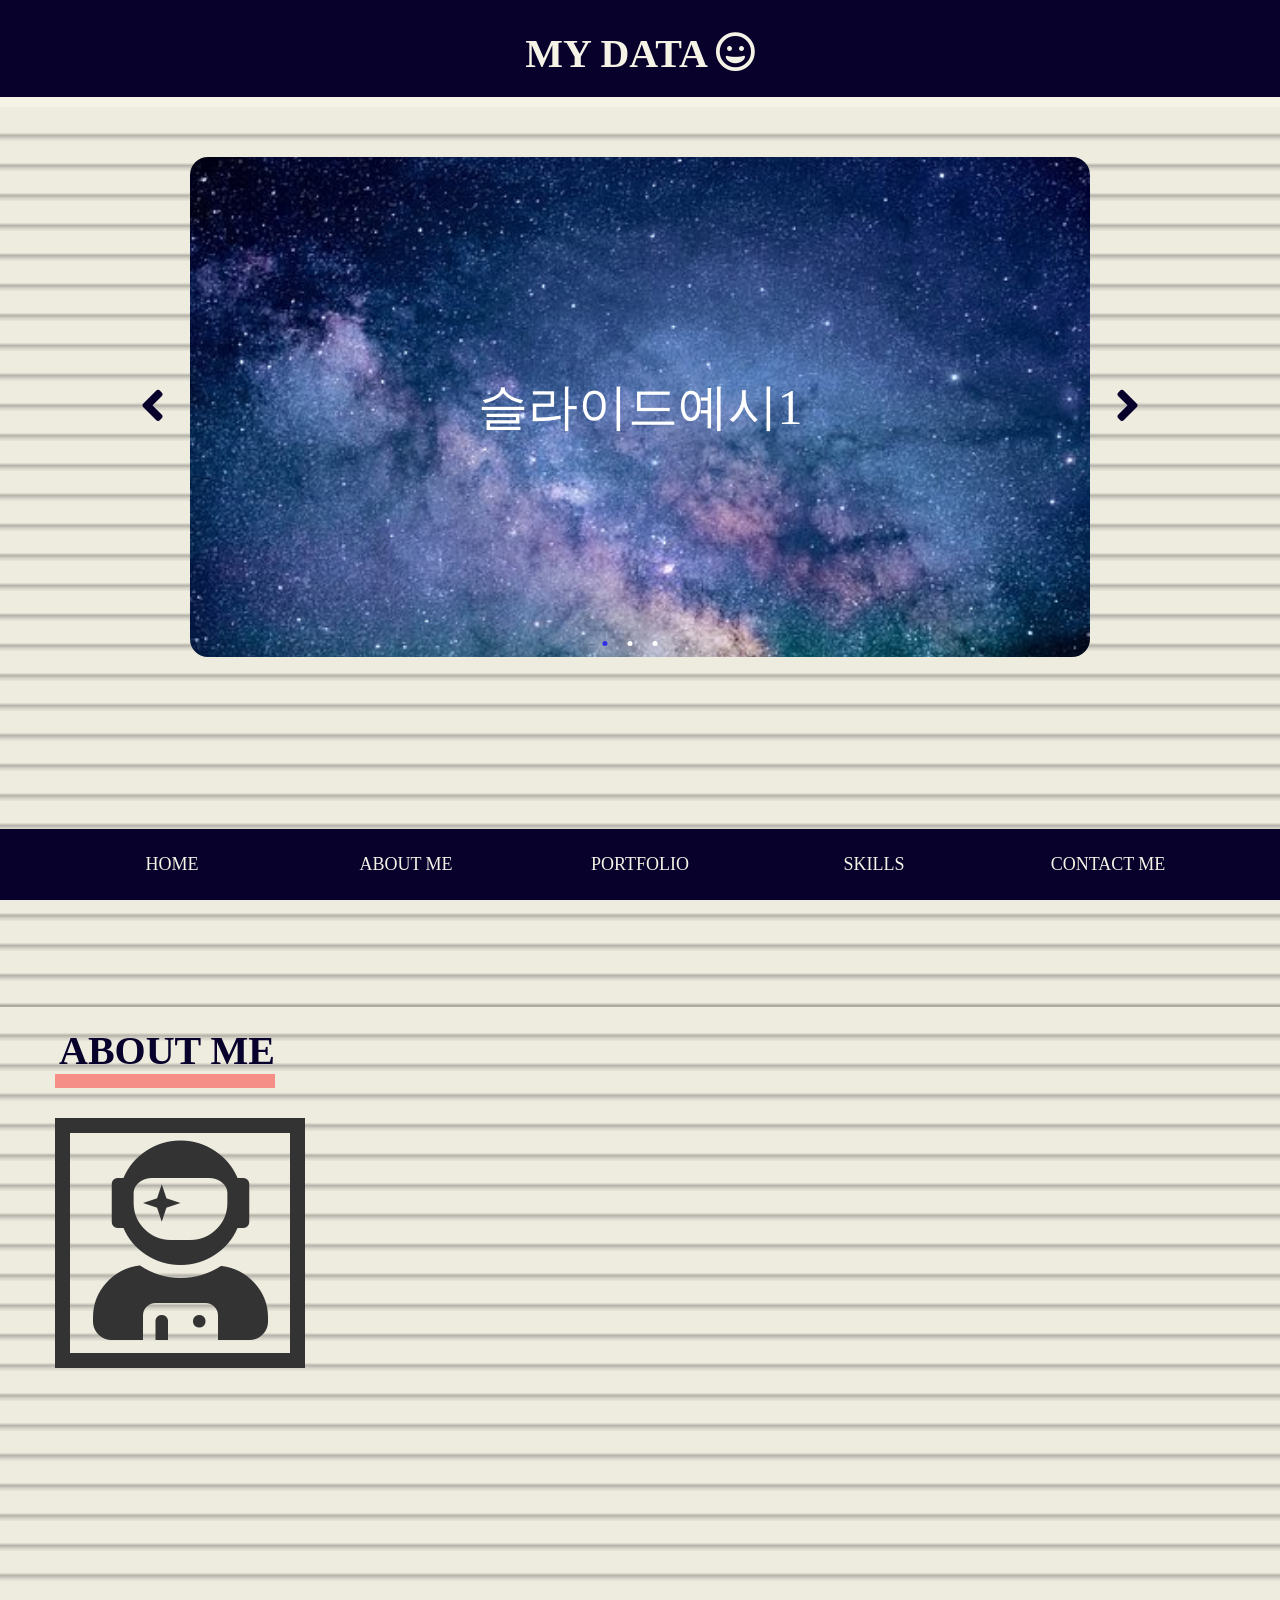
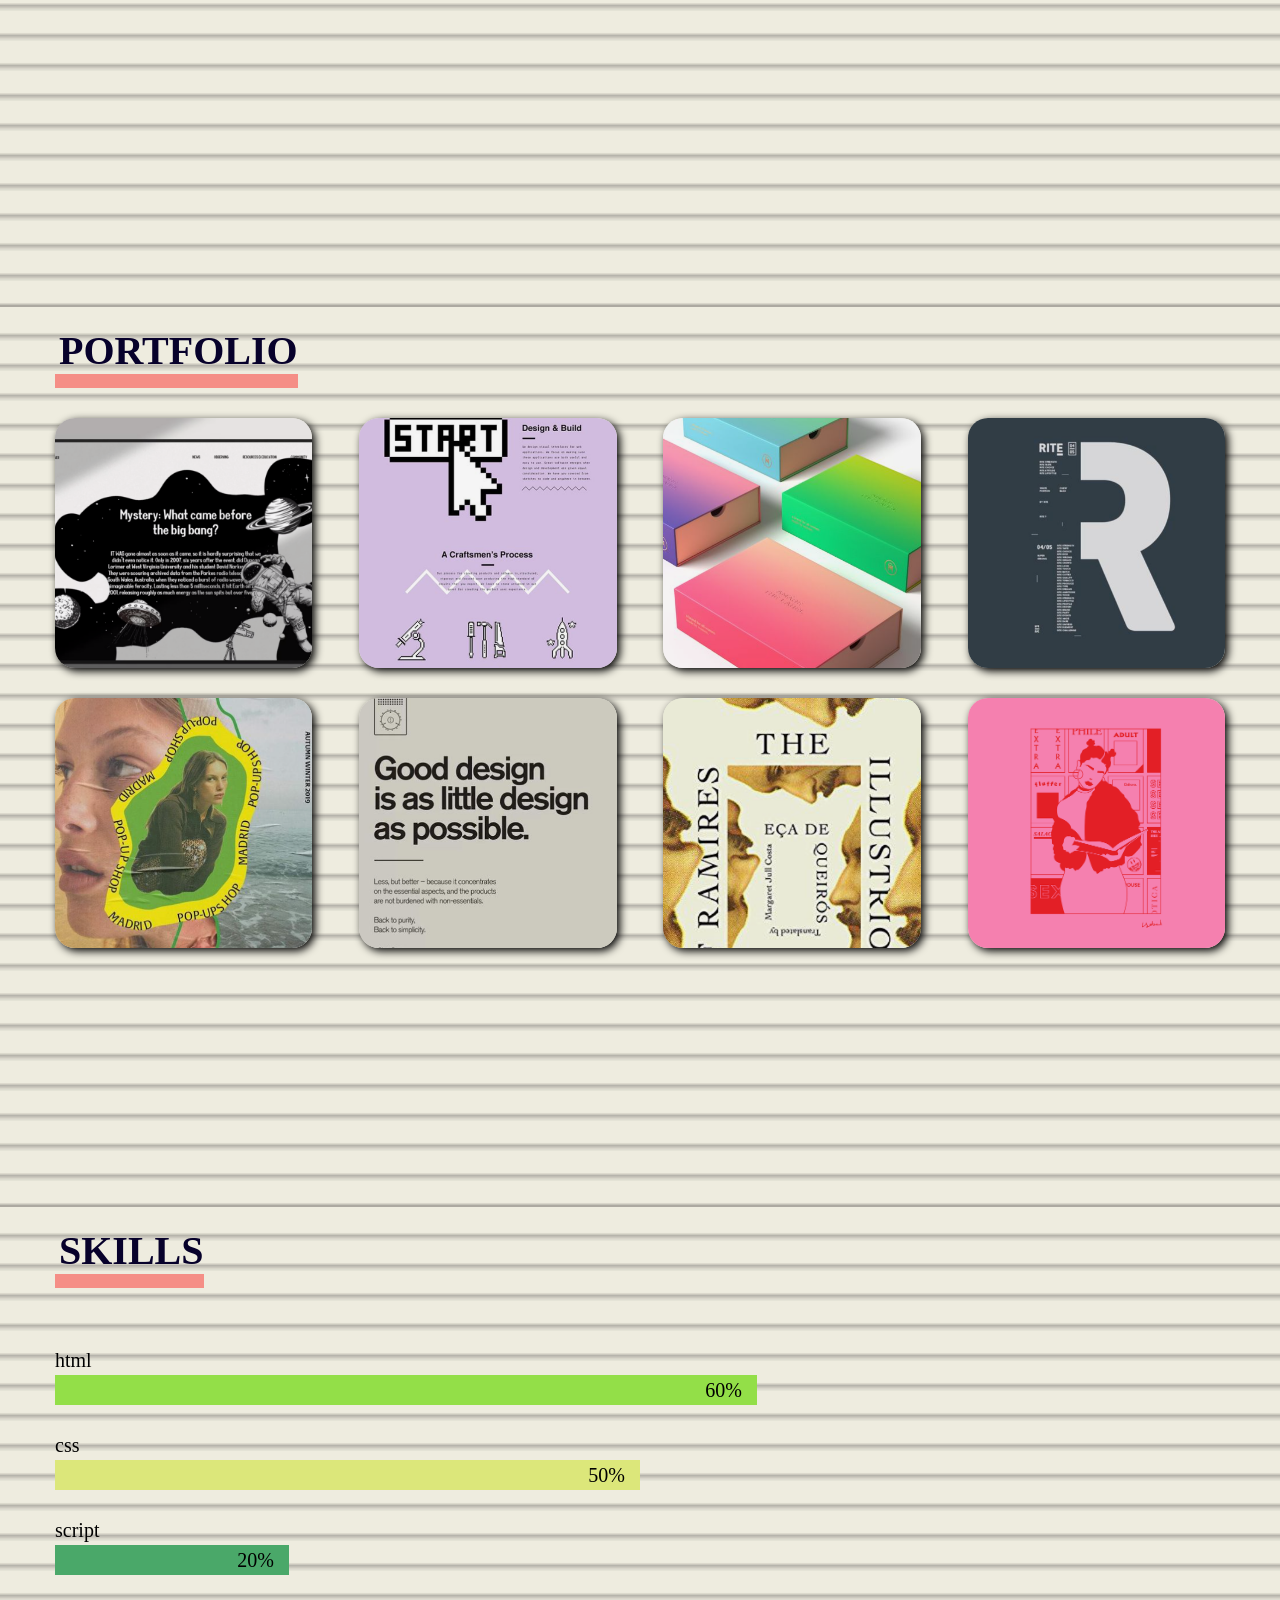
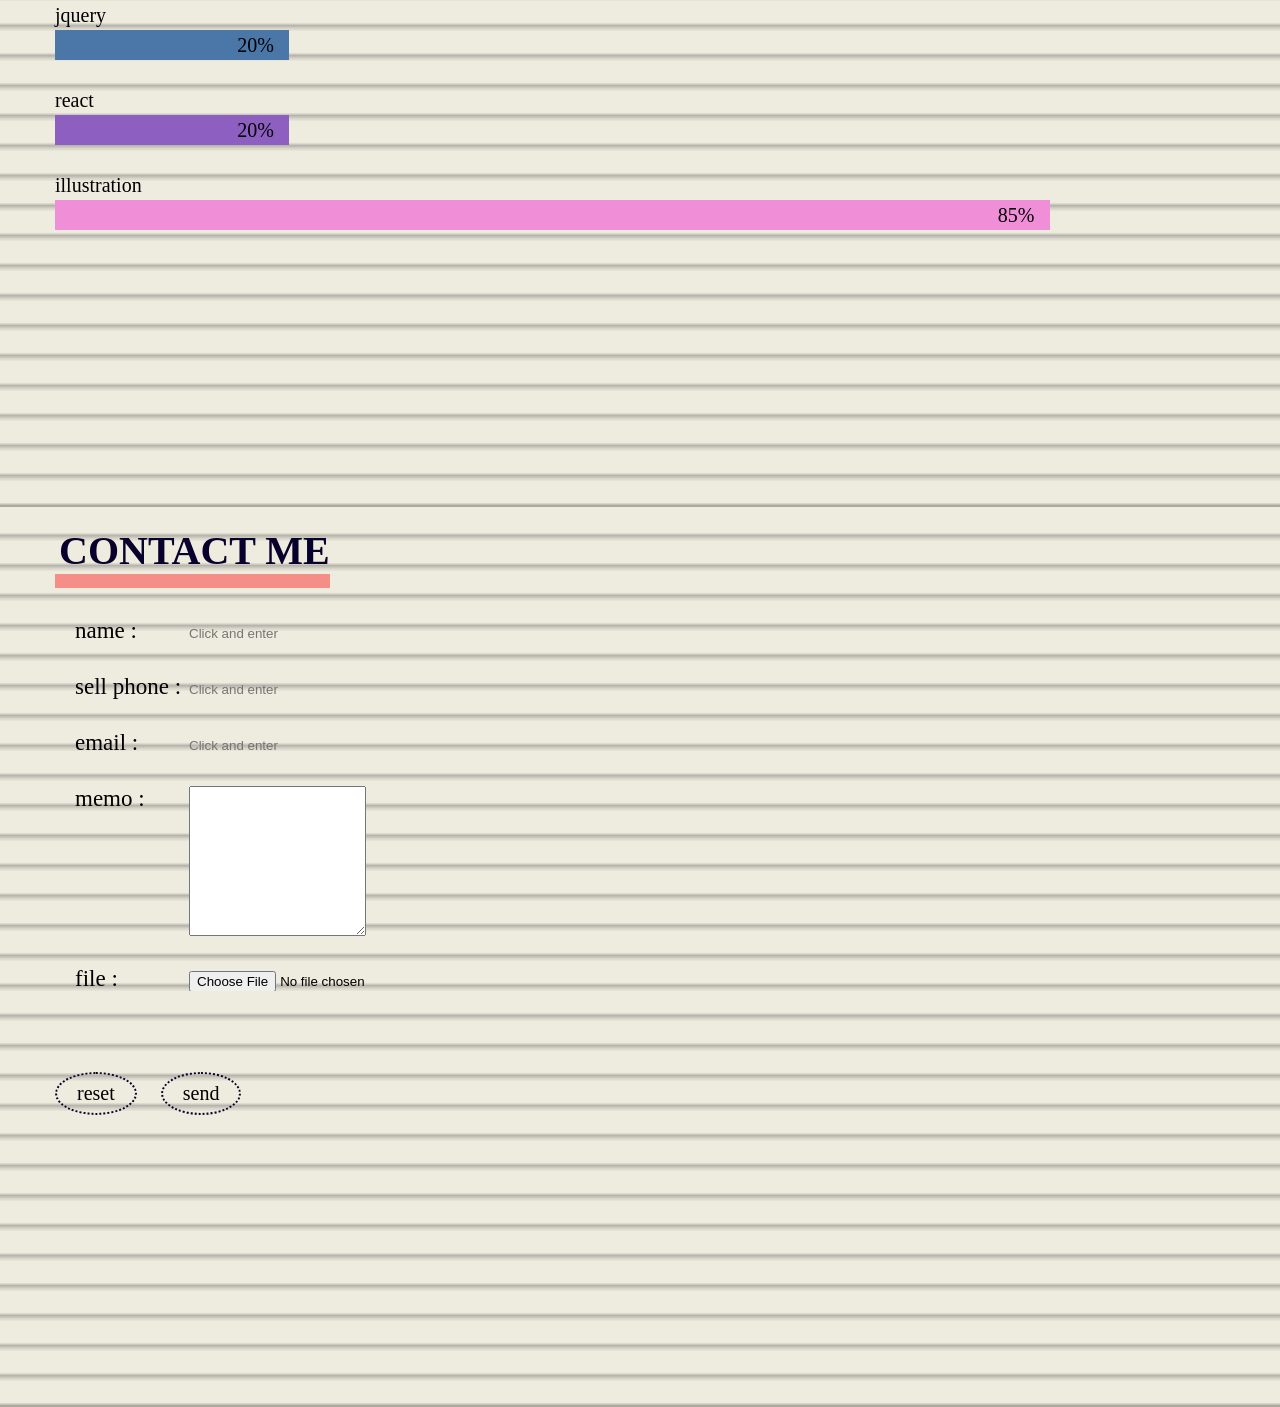
==== index.html @ 6e399569 "포트폴리오 1차 제출 (21.01.29)" ====
<!DOCTYPE html>
<html lang="ko">

<head>
    <meta charset="UTF-8">
    <meta name="viewport" content="width=device-width, initial-scale=1.0">
    <title>KIM JI HYE PORTFOLIO(RESUME)</title>
    <link rel="stylesheet" href="https://use.fontawesome.com/releases/v5.7.0/css/all.css">
    <link rel="stylesheet" href="css/reset.css">
    <link rel="stylesheet" href="css/slick.css">
    <link rel="stylesheet" href="css/animate.css">
    <link rel="stylesheet" href="css/index.css">
    <script src="js/jquery-1.12.4.min.js"></script>
    <script src="js/slick.min.js"></script>


</head>

<body>
    <div id="wrap">

        <header>

            <h1>MY DATA <i class="far fa-grin"></i></h1>
            <nav class="nav">
                <ul class="row cf">
                    <li><a href="#"><span>HOME</span>
                            <div class="navzoom">
                                <i class="fas fa-home"></i></div>
                        </a></li>

                    <li><a href="#aboutme"><span>ABOUT ME</span>
                            <div class="navzoom">
                                <i class="fas fa-user-circle"></i></div>
                        </a></li>

                    <li><a href="#PORTFOLIO"><span>PORTFOLIO</span>
                            <div class="navzoom">
                                <i class="fas fa-book"></i></div>
                        </a></li>

                    <li><a href="#skills"><span>SKILLS</span>
                            <div class="navzoom">
                                <i class="fas fa-pencil-alt"></i></div>
                        </a></li>

                    <li><a href="#contact"><span>CONTACT ME</spa>
                                <div class="navzoom">
                                    <i class="fas fa-mobile-alt"></i></div></a></li>

                </ul>
            </nav>

        </header>
        <div class="sectionbg">
            <section>
                <div class="section1">
         
                    
                    <div class="mainslide">
                        <div class="slide_group">
                            <div class=" slide1">
                                <div class="text"><p>슬라이드예시1</p></div>
                            </div>
                            <div class="slide2">
                                <div class="text"><p>슬라이드예시2</p></div>
                            </div>
                            <div class="slide3">
                                <div class="text"><p>슬라이드예시3</p></div>
                            </div>
    
                        </div>
                    </div>
                

                </div>
                <div class="section2" id="aboutme">
                    <div class="row">

                        <h2>ABOUT ME</h2>
                        <div class="me"><i class="fas fa-user-astronaut"></i></div>
                    </div>
                </div>

                <div class="section3" id="PORTFOLIO">
                    <div class="row">
                        <h2>PORTFOLIO</h2>
                        <ul class="pofol">
                            <li><a href="#none"></a></li>
                            <li><a href="#none"></a></li>
                            <li><a href="#none"></a></li>
                            <li><a href="#none"></a></li>
                            <li><a href="#none"></a></li>
                            <li><a href="#none"></a></li>
                            <li><a href="#none"></a></li>
                            <li><a href="#none"></a></li>
                        </ul>
                    </div>
                </div>

                <div class="section4" id="skills">
                    <div class="row">
                        <h2>SKILLS</h2>
                        <div class="skillcont">
                            <div class="html">
                                <p>html</p>
                                <div class="score">
                                    <div class="myscore"><span>60%</span></div>
                                </div>
                            </div>

                            <div class="css">
                                <p>css</p>
                                <div class="score">
                                    <div class="myscore"><span>50%</span></div>
                                </div>
                            </div>

                            <div class="script">
                                <p>script</p>
                                <div class="score">
                                    <div class="myscore"><span>20%</span></div>
                                </div>
                            </div>

                            <div class="jquery">
                                <p>jquery</p>
                                <div class="score">
                                    <div class="myscore"><span>20%</span></div>
                                </div>
                            </div>

                            <div class="react">
                                <p>react</p>
                                <div class="score">
                                    <div class="myscore"><span>20%</span></div>
                                </div>

                            </div>

                            <div class="illustration">
                                <p>illustration</p>
                                <div class="score">
                                    <div class="myscore"><span>85%</span></div>
                                </div>
                            </div>



                        </div>
                    </div>
                </div>

                <div class="section5" id="contact">
                    <div class="row">
                        <h2>CONTACT ME</h2>
                        <form action="#none" method="post">
                            <p>
                                <label for="name">name :</label>
                                <input type="text" id="name" placeholder="Click and enter">
                            </p>
                            <p>
                                <label for="sellphone">sell phone :</label>
                                <input type="text" id="sellphone" placeholder="Click and enter">

                            </p>
                            <p>
                                <label for="email">email :</label>
                                <input type="text" id="email" placeholder="Click and enter">
                            </p>
                            <p>
                                <label for="memo">memo :</label>
                                <textarea id="memo"></textarea>
                            </p>
                            <p>
                                <label for="file">file :</label>
                                <input type="file" id="file">
                            </p>
                            <p>
                                <button type="reset">reset</button>
                                <button type="submit">send</button>
                            </p>
                        </form>
                    </div>
                </div>
            </section>
        </div>
        <footer></footer>

    </div>



    <script>
        $(".section1 .slide_group").slick({
          autoplay: true, // 자동재생
          autoplaySpeed: 3000, // 간격시간
          dots: true, // 동그라미버튼
          pauseOnFocus: false, // 동그라미번호버튼 클릭시 자동실행 멈춤여부
          prevArrow: '<button class="prev"><i class="fas fa-angle-left"></i></button>',
          nextArrow: '<button class="next"><i class="fas fa-angle-right"></i></button>',
        })
    </script>



</body>

</html>
---- css/index.css ----
@charset "utf-8";
@import url('https://fonts.googleapis.com/css2?family=Rubik+Mono+One&display=swap');
@import url('https://fonts.googleapis.com/css2?family=Rubik+Mono+One&family=Schoolbell&display=swap');

.row { max-width:1170px; 
    margin:0 auto
}
/* {font-family: 'Rubik Mono One', sans-serif;} */
body {font-family: 'Schoolbell', cursive;}

header h1
{ font-size: 40px; background: #07012b; color: #f5f2e6;
text-align: center; padding: 30px 0px 20px; border-bottom:10px solid #f5f2e6 ;}


header .nav {position: fixed; bottom: 0; left: 0; right: 0; background:  #07012b;  z-index: 999;}
header .nav li {float: left; padding: 25px 15px; width: 20%; text-align: center;
color: #f5f2e6;
font-size: 18px;
height: 100x; position: relative;}

/* header .nav i {opacity: 0;transition: all 0.4s;}
header .nav li:hover i  {opacity: 1; transition: all 0.4s;}
header .nav li:hover  span {opacity: 0;transition: all 0.4s;} */
header .nav .navzoom {display: none;}

header .nav li:hover .navzoom {display: inline-block;}





/* 공통클레스 */
.sectionbg  {background:#eeecdf ;}

.section1 {height: 100vh;}
.section1,
.section2,
.section3,
.section4,
.section5{background: url(../img/line.png) no-repeat ; 
    background-size: cover;
     
    height: 100vh;}
h2 {font-size: 40px; display: inline-block;border-bottom: 14px solid rgba(255, 0, 0, 0.4);
padding-left: 4px; margin-bottom: 30px; margin-top: 20px;  color: #07012b;}
/* line-height: -1.5;}   */

h2:nth-child(2) {width: 170px;} 

h2:nth-child(4) {width: 160px;}  
h2:nth-child(5) {width: 235px; }  



/* home구역 */ 
.mainslide  {max-width:900px;   margin:auto;  padding-top: 50px;}
.slide_group {}
.section1 .slide_group .slide1 { background:url(../img/slide1.jpg) no-repeat center;
    background-size: cover;  height: 500px; border-radius: 18px; position: relative; }
.section1 .slide_group .slide2 { background:url(../img/slide2.jpg) no-repeat center;
        background-size: cover;  height: 500px;   border-radius: 18px; position: relative; }
.section1 .slide_group .slide3 { background:url(../img/slide3.jpg) no-repeat center;
    background-size: cover; height: 500px;  border-radius: 18px;  position: relative; }


    .slide_group .text {position: absolute; top: 50%; left: 50%; transform: translate(-50%,-50%);
    font-size: 50px; color: #fff;}

.slide_group {position: relative;}
.slide_group .slick-arrow {position: absolute; top: 50%; transform: translateY(-50%);
font-size: 50px; background: none; color:#07012b; z-index: 9999;}
.slide_group .prev{left: -50px;}
.slide_group .next{right: -50px;}
.slide_group .slick-dots {
    position: absolute; bottom: 0; left: 50%; transform: translate(-50%);}
.slide_group .slick-dots li { float: left; margin-right: 20px;  }
.slide_group .slick-dots li button {color: transparent; 
    background: #fff; border-radius: 50%; width: 5px; height: 5px;}
.slide_group .slick-dots li.slick-active button 
{background: rgb(49, 46, 228);}


     



/* 어바웃미 구역 */
.section2 .me {font-size: 200px; width: 250px; height: 250px; border: 15px solid #333; text-align: center; 
color: #333;}









/* 포트폴리오 구역 */
/* #PORTFOLIO ul li {background: url(../img/EyeOnDesign_20170830_Magazine-Erotica-08-2.png);
width: 200px; z-index: 999;} */
#PORTFOLIO ul  {position: relative;} 
#PORTFOLIO ul li {width: 22%; height: 250px; float: left; margin-right: 4%;
    margin-bottom: 30px;   border-radius: 20px; box-shadow: 3px 3px 8px } 
#PORTFOLIO ul li:hover {animation: pulse 0.5s both;}
#PORTFOLIO ul li:nth-child(1) {background: url(../img/pofol1.png) no-repeat center;
    background-size: cover;}
    #PORTFOLIO ul li:nth-child(2) {background: url(../img/pofol2.png) no-repeat center;
        background-size: cover;}
    #PORTFOLIO ul li:nth-child(3) {background: url(../img/pofol3.png) no-repeat center;
    background-size: cover;}
    #PORTFOLIO ul li:nth-child(4) {background: url(../img/pofol4.png) no-repeat center;
        background-size: cover;  margin-right: 0;}
        #PORTFOLIO ul li:nth-child(5) {background: url(../img/pofol15.png) no-repeat center;
            background-size: cover;}
        #PORTFOLIO ul li:nth-child(6) {background: url(../img/pofol16.png) no-repeat center;
    background-size: cover;}
    #PORTFOLIO ul li:nth-child(7) {background: url(../img/pofol7.png) no-repeat center;
        background-size: cover;}
        #PORTFOLIO ul li:nth-child(8) {background: url(../img/pofol8.png) no-repeat center;
            background-size: cover;    margin-right: 0;}
          
        
    









/* skills 구역 */



#skills h2 >div {width: 500px; position: relative;}
.skillcont > div {font-size: 20px; margin-bottom: 25px; line-height: 1.5;}
/* #skills .score {position: absolute; left: 0; top: 50%;
transform: translate(-50%); width: 500px;} */
#skills .myscore {text-align: right; padding-right: 15px;}
#skills .html .myscore {width: 0; background: rgb(147, 223, 72);
 animation:htmlani 0.6s both ; }

 #skills .skillcont {margin-top: 27px;}

#skills .css .myscore {width: 50%; background: rgb(220, 231, 122);
animation: cssani 0.6s both 0.3s;}
#skills .script .myscore {width: 20%; background: rgb(74, 168, 105);
animation: scriptani 0.6s both 0.6s;}
#skills .jquery .myscore {width: 20%; background: rgb(74, 118, 168);
animation: jqueryani 0.6s both 0.9s;}
#skills .react .myscore {width: 20%; background: rgb(140, 95, 192);
animation: reactani 0.6s both 1.2s;}
#skills .illustration .myscore {width: 85%; background: rgb(241, 142, 216);
animation: illustrationani 0.6s both 1.5s;}

@keyframes htmlani {0%{width: 0%; opacity: 0;}
                    100%{width: 60%; opacity: 1;}}
@keyframes cssani {0%{width: 0%; opacity: 0;}
                    100%{width: 50%; opacity: 1;}}
@keyframes scriptani {0%{width: 0%; opacity: 0;}
                    100%{width: 20%; opacity: 1;}}    
@keyframes jqueryani {0%{width: 0%; opacity: 0;}
                    100%{width: 20%; opacity: 1;}}                                   
@keyframes reactani {0%{width: 0%; opacity: 0;}
                    100%{width: 20%; opacity: 1;}}
@keyframes illustrationani {0%{width: 0%; opacity: 0;}
                    100%{width: 85%; opacity: 1;}}                      







/* contact me 구역 */
.section5 h2 
.section5 form { margin: 50px auto 0;
width: 75%; background: #f5f2e6; }
.section5 form label {width: 130px;
    display: inline-block; font-size: 23px; padding-left: 20px;}
    
.section5 form input { height: 20px; background: transparent; width: 200px;}
.section5 form p {padding-bottom: 30px;}
.section5 form #memo {
    height: 150px; vertical-align: top;}
.section5 button {padding: 8px 20px; font-size: 20px; font-family: 'Schoolbell', cursive;
border-radius: 50%; background: transparent; border: 2px dotted   #07012b; margin-top: 50px; margin-right: 20px; } 
.section5 button:hover {background: rgb(243, 197, 112);}
.section5 button[type=reset]:hover {background: rgb(241, 130, 115);}
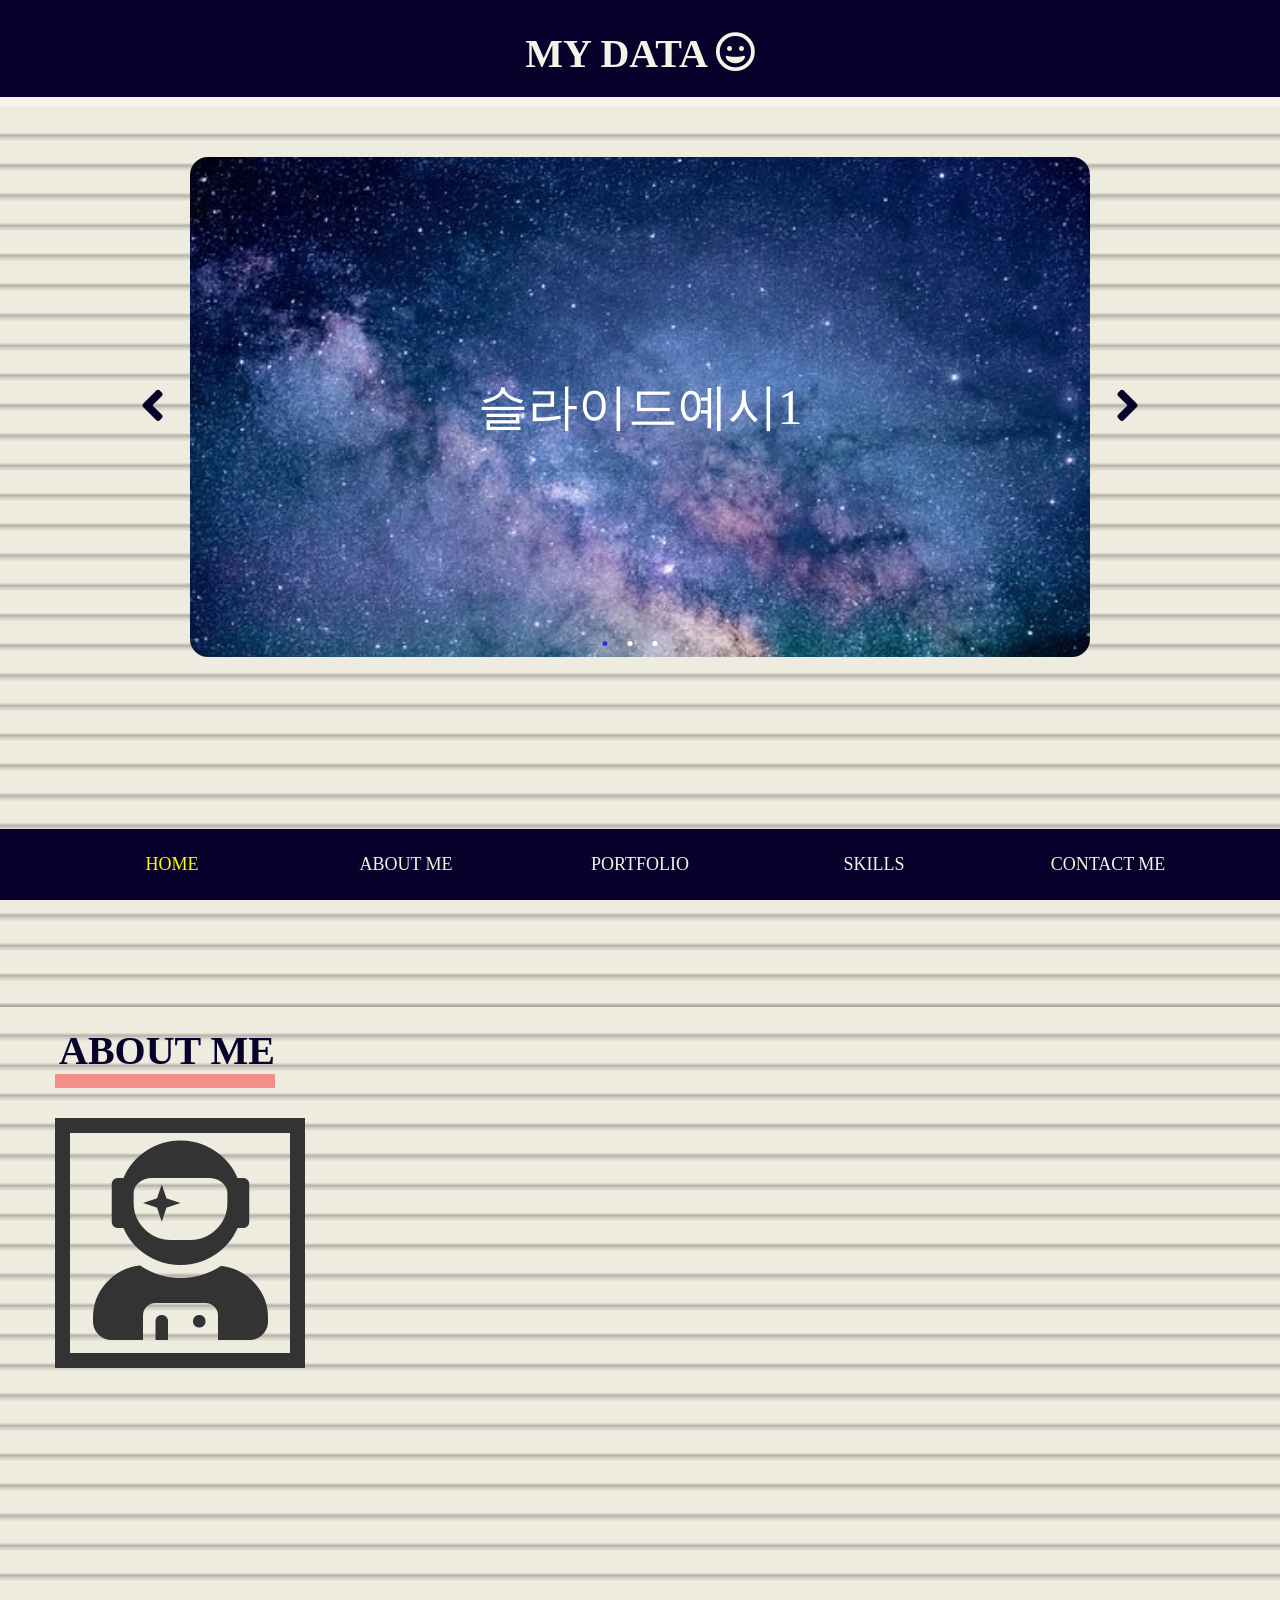
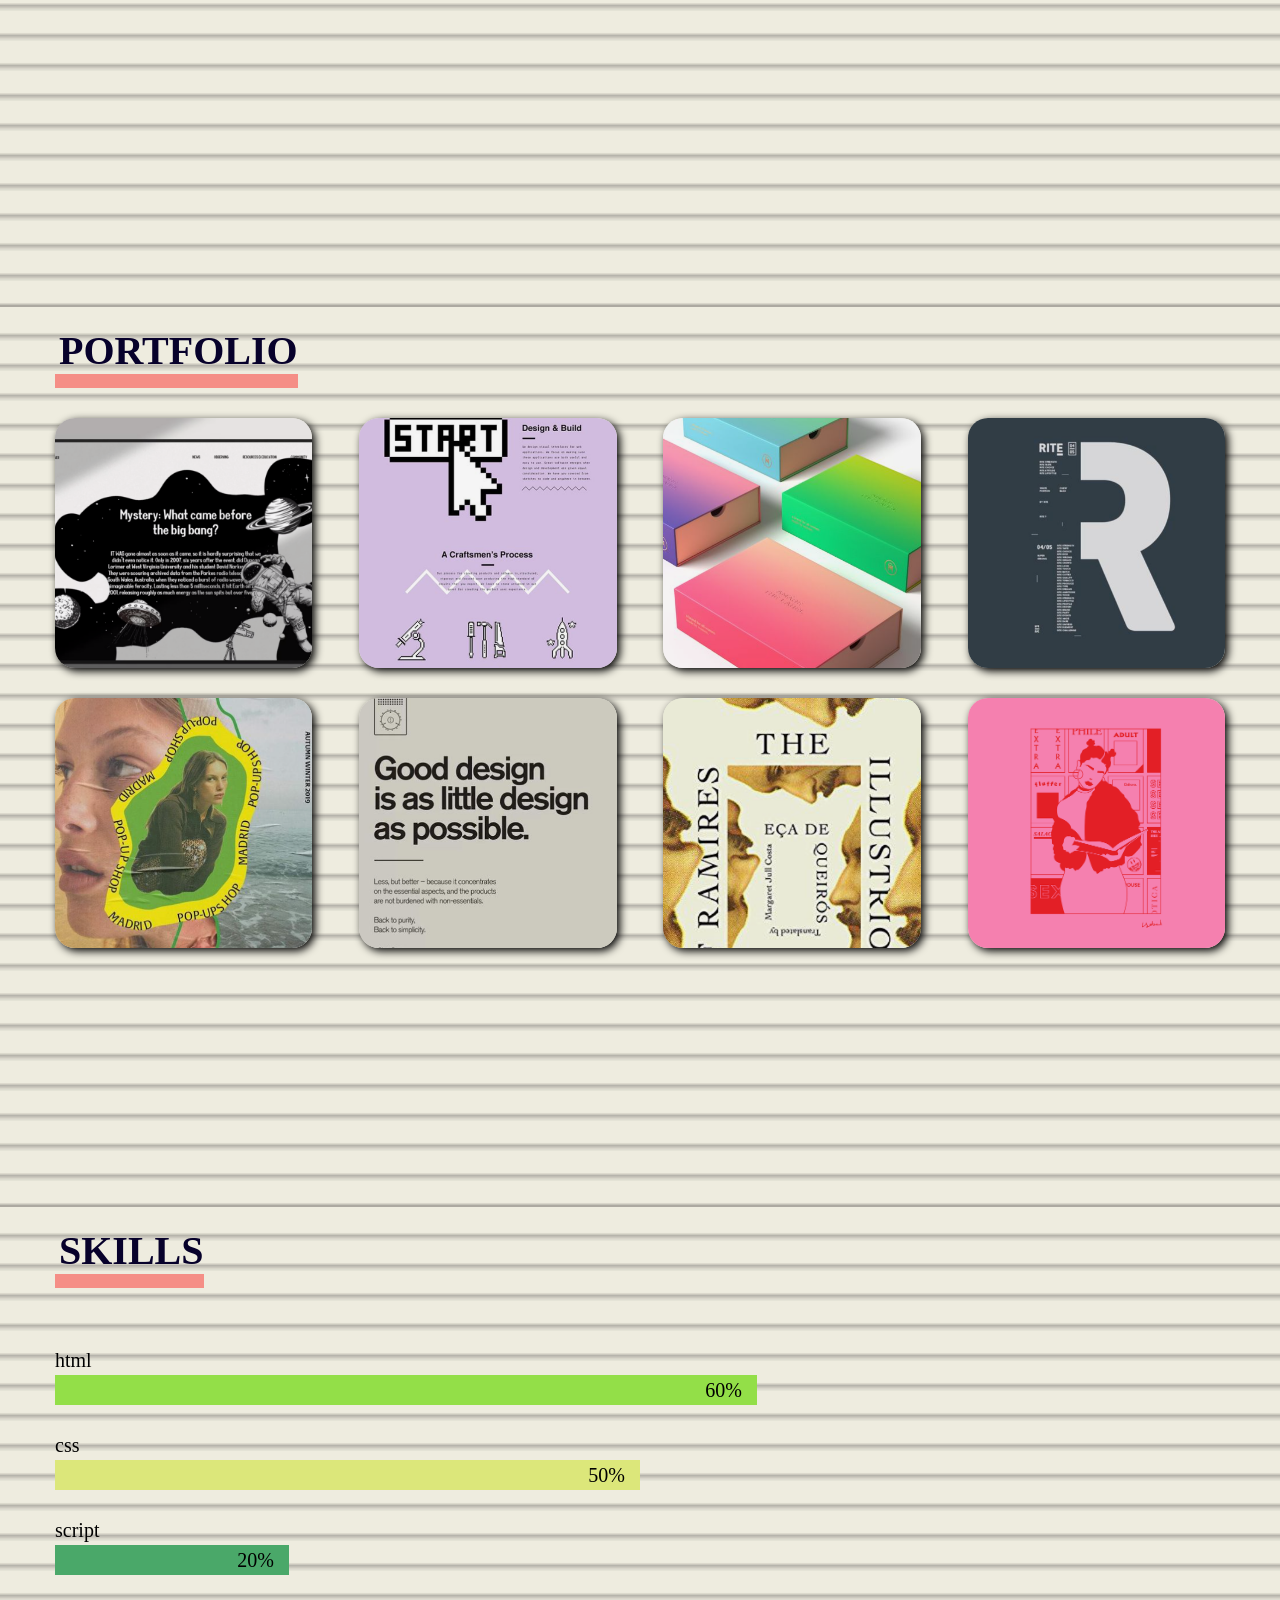
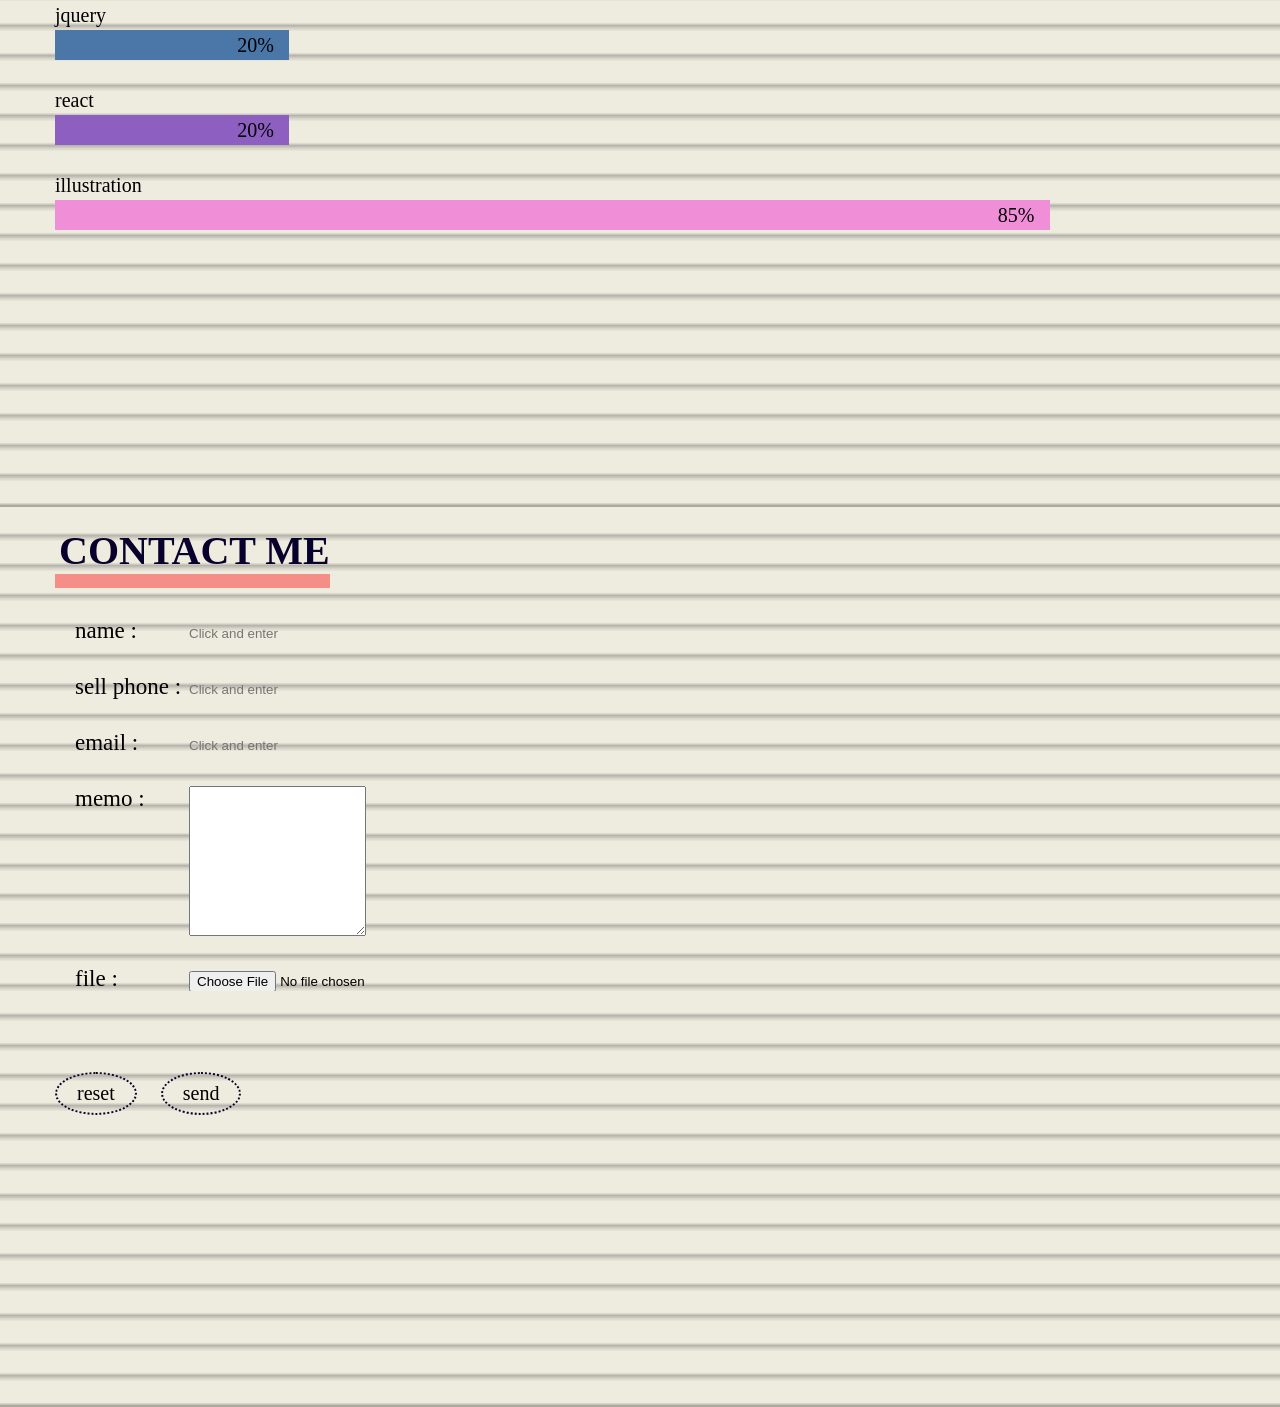
==== commit cf526061: "ver,0201" ====
--- a/index.html
+++ b/index.html
@@ -22,9 +22,9 @@
         <header>
 
             <h1>MY DATA <i class="far fa-grin"></i></h1>
-            <nav class="nav">
+            <nav class="nav depth1">
                 <ul class="row cf">
-                    <li><a href="#"><span>HOME</span>
+                    <li class="on"><a href="#"><span>HOME</span>
                             <div class="navzoom">
                                 <i class="fas fa-home"></i></div>
                         </a></li>
@@ -191,16 +191,8 @@
 
 
 
-    <script>
-        $(".section1 .slide_group").slick({
-          autoplay: true, // 자동재생
-          autoplaySpeed: 3000, // 간격시간
-          dots: true, // 동그라미버튼
-          pauseOnFocus: false, // 동그라미번호버튼 클릭시 자동실행 멈춤여부
-          prevArrow: '<button class="prev"><i class="fas fa-angle-left"></i></button>',
-          nextArrow: '<button class="next"><i class="fas fa-angle-right"></i></button>',
-        })
-    </script>
+    
+    <script src="js/index.js"></script>
 
 
 
--- a/css/index.css
+++ b/css/index.css
@@ -18,6 +18,8 @@
 color: #f5f2e6;
 font-size: 18px;
 height: 100x; position: relative;}
+header .nav li.on {color: rgb(255, 251, 0);}
+
 
 /* header .nav i {opacity: 0;transition: all 0.4s;}
 header .nav li:hover i  {opacity: 1; transition: all 0.4s;}
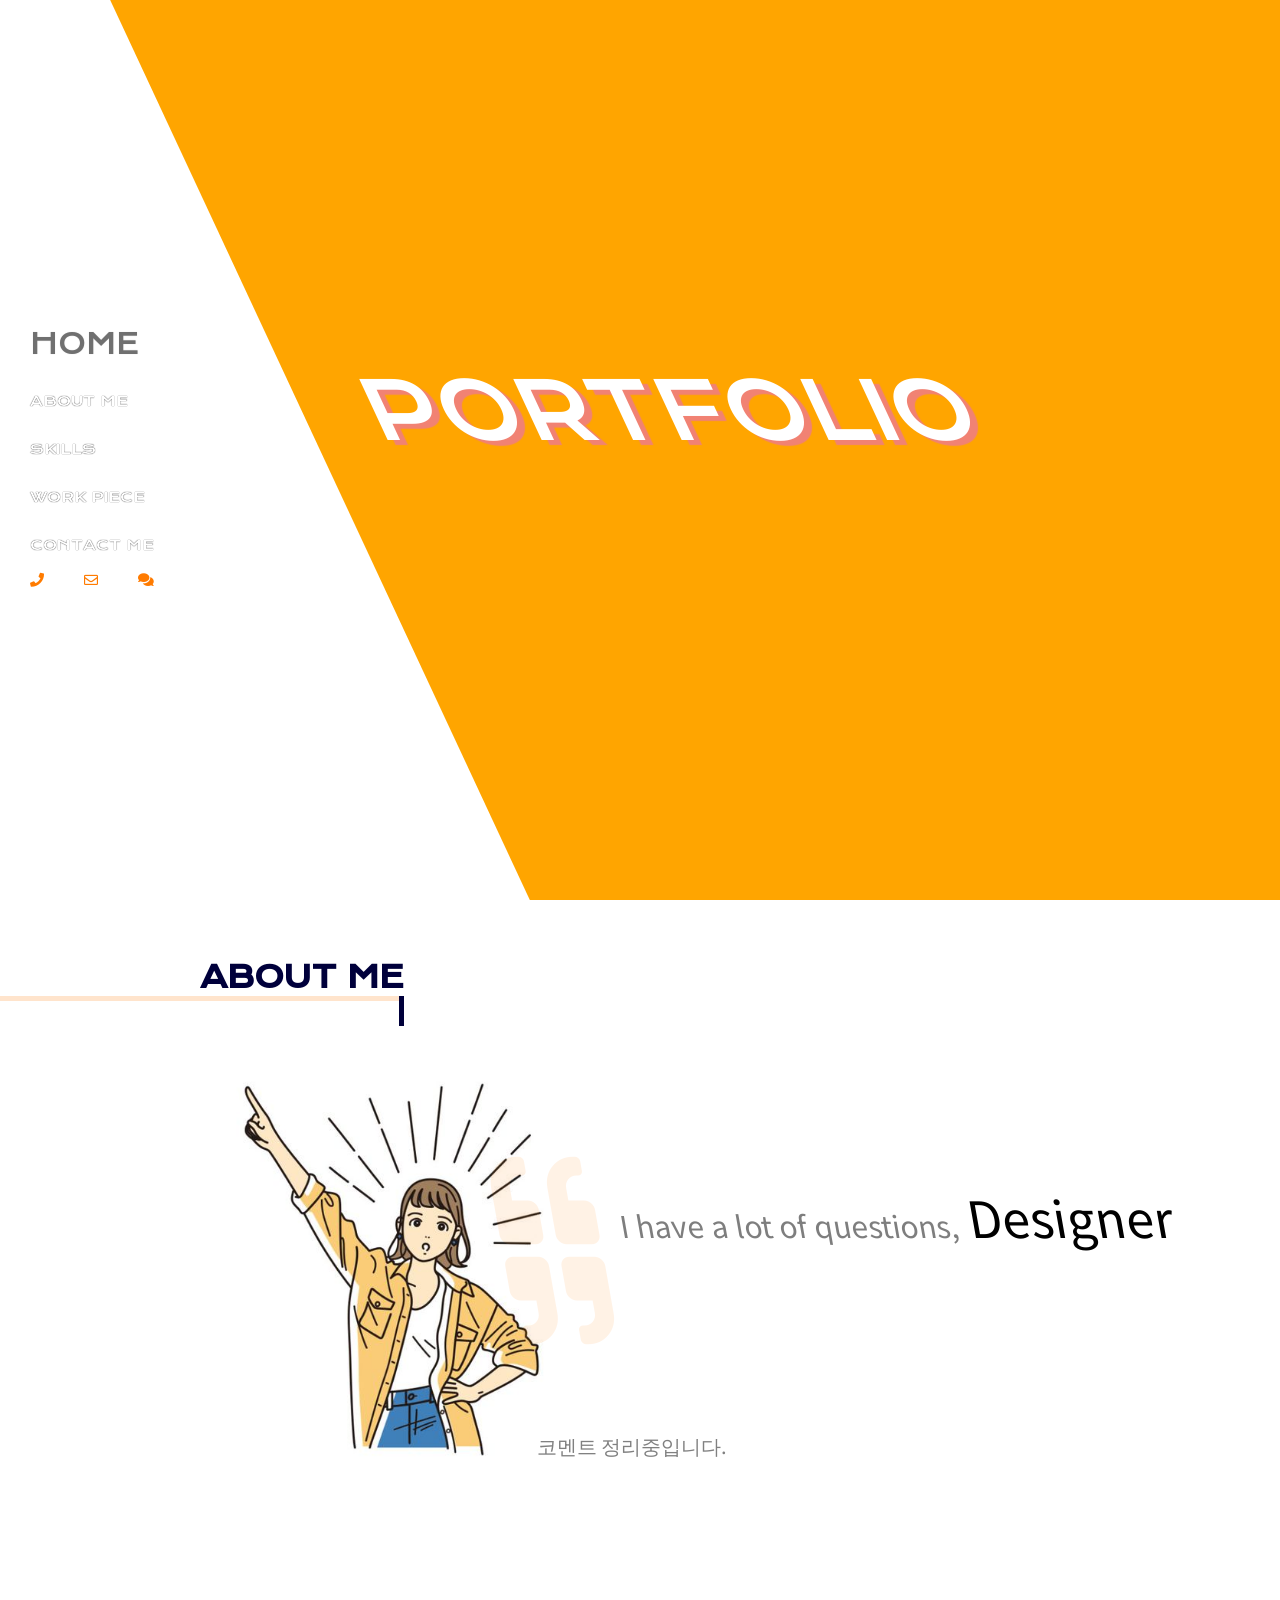
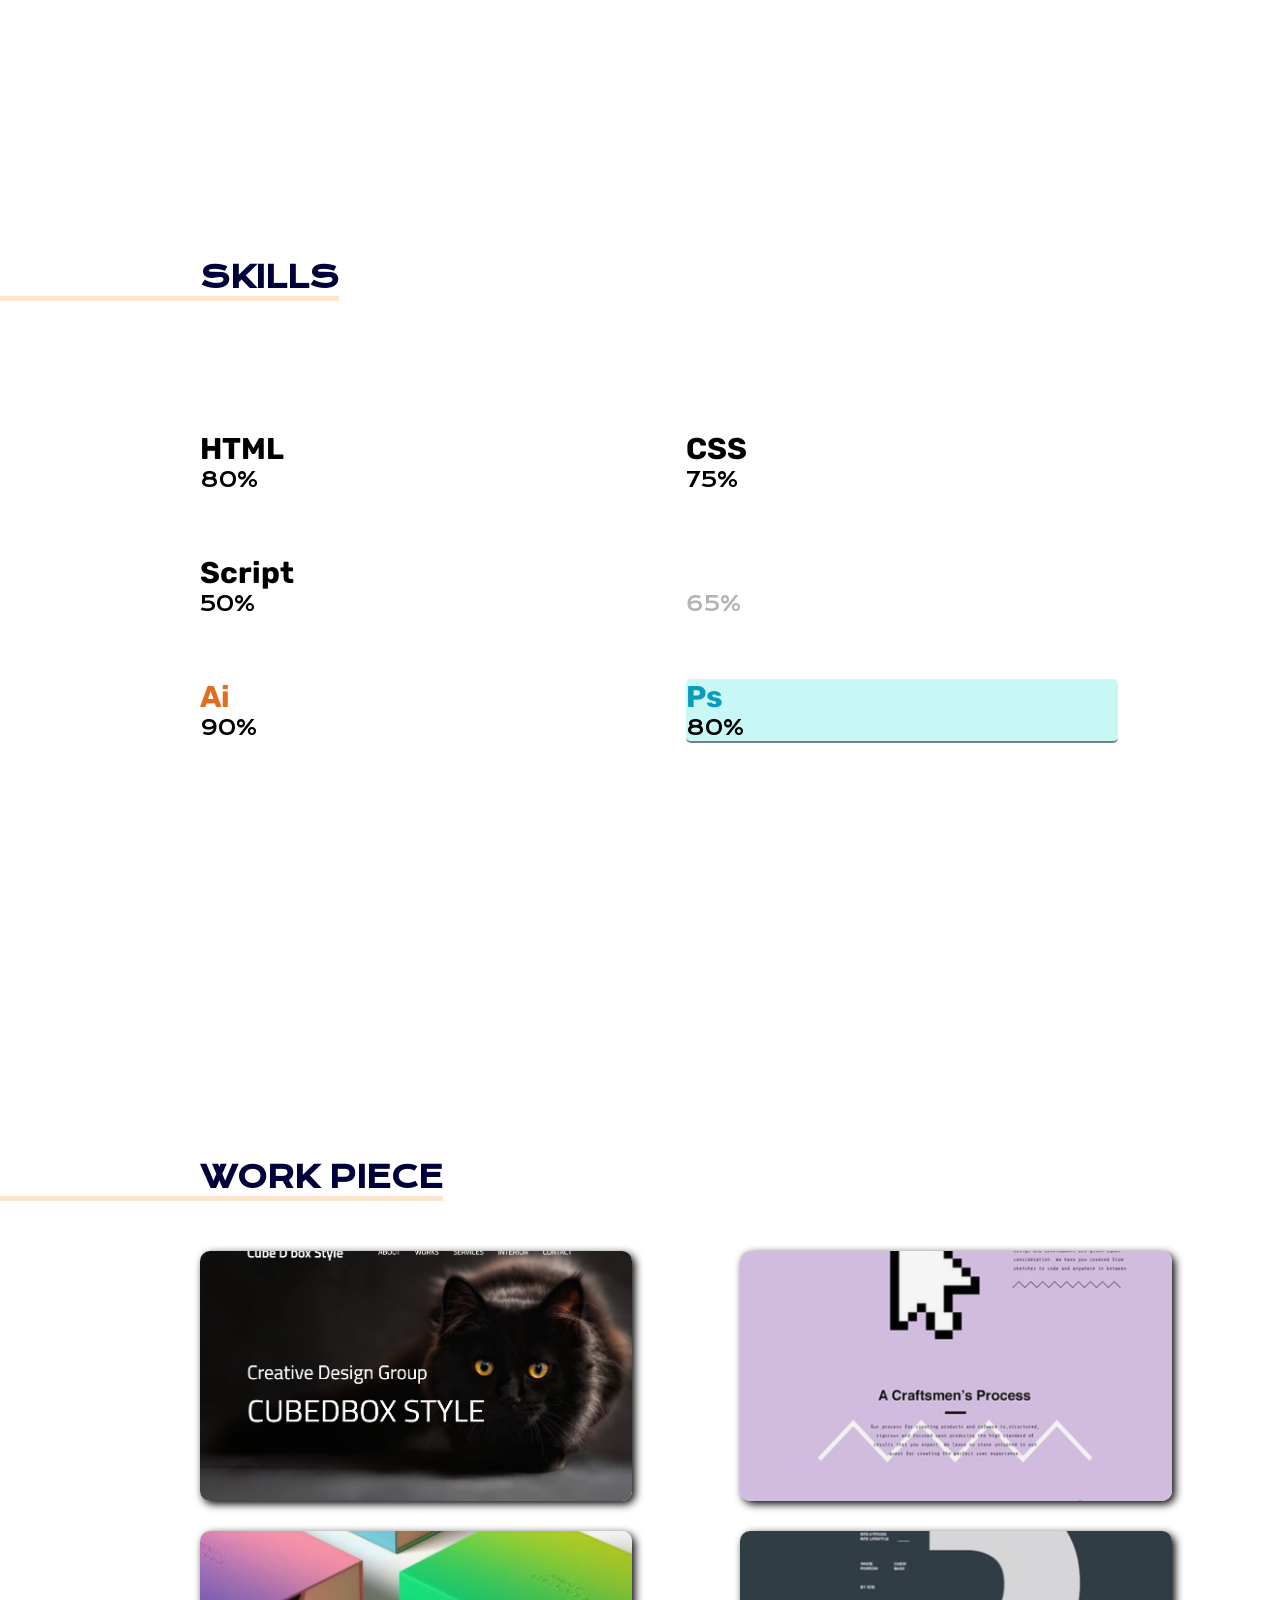
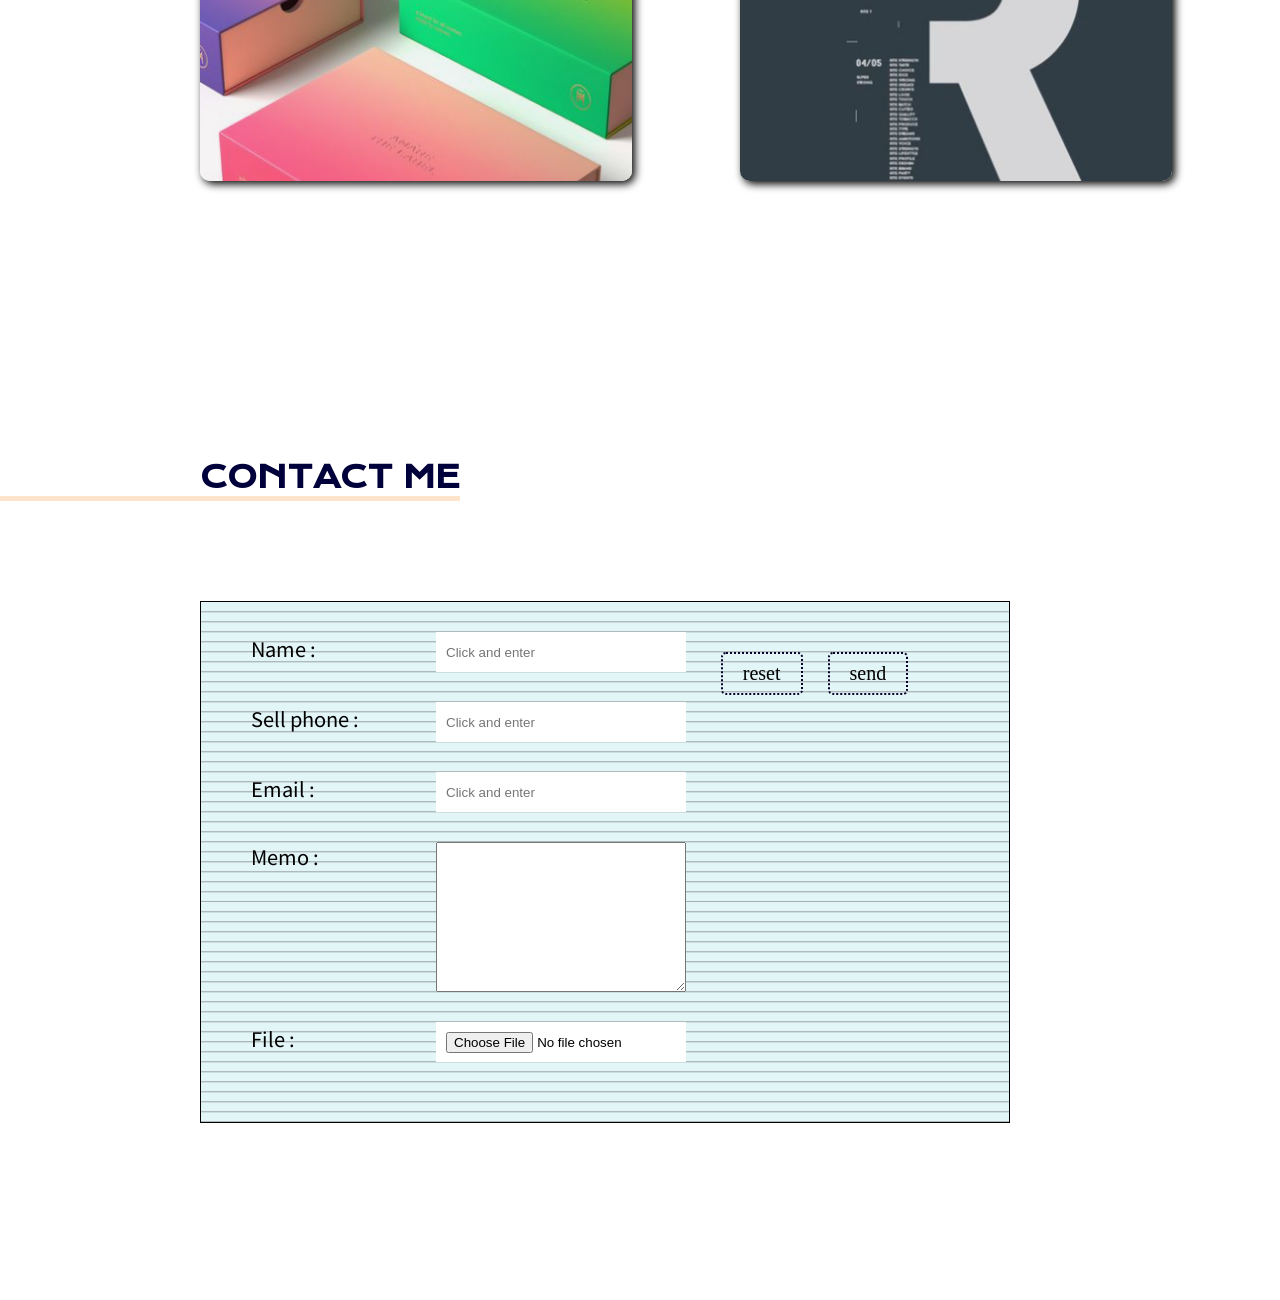
==== commit 0ecfac0b: "ver.03,19" ====
--- a/index.html
+++ b/index.html
@@ -12,6 +12,7 @@
     <link rel="stylesheet" href="css/index.css">
     <script src="js/jquery-1.12.4.min.js"></script>
     <script src="js/slick.min.js"></script>
+    <script src="js/jquery.mousewheel.min.js"></script>
 
 
 </head>
@@ -21,43 +22,48 @@
 
         <header>
 
-            <h1>MY DATA <i class="far fa-grin"></i></h1>
-            <nav class="nav depth1">
-                <ul class="row cf">
-                    <li class="on"><a href="#"><span>HOME</span>
-                            <div class="navzoom">
-                                <i class="fas fa-home"></i></div>
-                        </a></li>
-
-                    <li><a href="#aboutme"><span>ABOUT ME</span>
-                            <div class="navzoom">
-                                <i class="fas fa-user-circle"></i></div>
-                        </a></li>
-
-                    <li><a href="#PORTFOLIO"><span>PORTFOLIO</span>
-                            <div class="navzoom">
-                                <i class="fas fa-book"></i></div>
-                        </a></li>
-
-                    <li><a href="#skills"><span>SKILLS</span>
-                            <div class="navzoom">
-                                <i class="fas fa-pencil-alt"></i></div>
-                        </a></li>
-
-                    <li><a href="#contact"><span>CONTACT ME</spa>
-                                <div class="navzoom">
-                                    <i class="fas fa-mobile-alt"></i></div></a></li>
-
+            <!-- <h1>PORTFOLIO</h1> -->
+            <div class="nav depth1">
+                <ul class="cf">
+                    <li class="on"><a href="#home">HOME
+                            <div class="navzoom">
+                            </div>
+                        </a></li>
+
+                    <li><a href="#aboutme">ABOUT ME
+                            <div class="navzoom">
+                            </div>
+                        </a></li>
+
+                    <li><a href="#skills">SKILLS
+                            <div class="navzoom">
+                            </div>
+                        </a></li>
+
+                    <li><a href="#works">WORK PIECE
+                            <div class="navzoom">
+                            </div>
+                        </a></li>
+
+                    <li><a href="#contact">CONTACT ME
+                            <div class="navzoom">
+                            </div></a></li>
+                    <li><a href="tel:010-8326-2581"><i class="fas fa-phone"></i></a></li>
+                    <li><a href="email:houng6023@naver.com"><i class="far fa-envelope"></i></a></li>
+                    <li><a href="tel:010-8328-2581"><i class="fas fa-comments"></i></a></li>
                 </ul>
-            </nav>
+            </div>
+
+
 
         </header>
         <div class="sectionbg">
             <section>
-                <div class="section1">
-         
-                    
-                    <div class="mainslide">
+                <div class="section section1" id="home">
+
+
+
+                    <!-- <div class="mainslide">
                         <div class="slide_group">
                             <div class=" slide1">
                                 <div class="text"><p>슬라이드예시1</p></div>
@@ -71,127 +77,150 @@
     
                         </div>
                     </div>
-                
+                 -->
+                    <div class="hbox">
+
+                        <p class="htxt">PORTFOLIO</p>
+
+                    </div>
+
 
                 </div>
-                <div class="section2" id="aboutme">
-                    <div class="row">
-
-                        <h2>ABOUT ME</h2>
-                        <div class="me"><i class="fas fa-user-astronaut"></i></div>
+
+
+
+                <div class="section section2" id="aboutme">
+
+
+                    <h2>ABOUT ME</h2>
+                    <div class="mequ" style="padding-left:200px">
+                        <div class="me"> 
+                            <img src="./img/me.jpeg" alt="">
+                            <!-- <i class="fas fa-user-astronaut"></i> -->
+                        </div>
+                        <div class="quote">
+                            <i class="qu fas fa-quote-left"></i>
+                            <span><a>I have a lot of questions,</a> Designer</span>
+                            <i class="qu fas fa-quote-right"></i>
+                            <p class="meinfo">
+                                코멘트 정리중입니다.
+
+
+
+
+
+
+
+
+                            </p>
+                        </div>
                     </div>
                 </div>
 
-                <div class="section3" id="PORTFOLIO">
-                    <div class="row">
-                        <h2>PORTFOLIO</h2>
-                        <ul class="pofol">
-                            <li><a href="#none"></a></li>
-                            <li><a href="#none"></a></li>
-                            <li><a href="#none"></a></li>
-                            <li><a href="#none"></a></li>
-                            <li><a href="#none"></a></li>
-                            <li><a href="#none"></a></li>
-                            <li><a href="#none"></a></li>
-                            <li><a href="#none"></a></li>
-                        </ul>
-                    </div>
+
+
+
+                <div class="section section3" id="skills">
+
+                    <h2>SKILLS</h2>
+                    <div class="skillcont" style="padding-left:200px">
+                     <div class="graph cf">
+                        <div>
+                            <div class="html">
+                                <h4>HTML</h4><strong>80%</strong>
+                            </div>
+                        </div>
+                        <div>
+                            <div class="css">
+                                <h4>CSS</h4><strong>75%</strong>
+                            </div>
+                        </div>
+                        <div>
+                            <div class="script">
+                                <h4>Script</h4><strong>50%</strong>
+                            </div>
+                        </div>
+                        <div>
+                            <div class="jquery">
+                                <h4>Jquery</h4><strong>65%</strong>
+                            </div>
+                        </div>
+                        <div>
+                            <div class="illustration">
+                                <h4>Ai</h4><strong>90%</strong>
+                            </div>
+                        </div>
+                        <div>
+                            <div class="photoshop">
+                                <h4>Ps</h4><strong>80%</strong>
+                            </div>
+                        </div>
+
+                    </div>
+
+
                 </div>
-
-                <div class="section4" id="skills">
-                    <div class="row">
-                        <h2>SKILLS</h2>
-                        <div class="skillcont">
-                            <div class="html">
-                                <p>html</p>
-                                <div class="score">
-                                    <div class="myscore"><span>60%</span></div>
-                                </div>
-                            </div>
-
-                            <div class="css">
-                                <p>css</p>
-                                <div class="score">
-                                    <div class="myscore"><span>50%</span></div>
-                                </div>
-                            </div>
-
-                            <div class="script">
-                                <p>script</p>
-                                <div class="score">
-                                    <div class="myscore"><span>20%</span></div>
-                                </div>
-                            </div>
-
-                            <div class="jquery">
-                                <p>jquery</p>
-                                <div class="score">
-                                    <div class="myscore"><span>20%</span></div>
-                                </div>
-                            </div>
-
-                            <div class="react">
-                                <p>react</p>
-                                <div class="score">
-                                    <div class="myscore"><span>20%</span></div>
-                                </div>
-
-                            </div>
-
-                            <div class="illustration">
-                                <p>illustration</p>
-                                <div class="score">
-                                    <div class="myscore"><span>85%</span></div>
-                                </div>
-                            </div>
-
-
-
-                        </div>
-                    </div>
-                </div>
-
-                <div class="section5" id="contact">
-                    <div class="row">
-                        <h2>CONTACT ME</h2>
-                        <form action="#none" method="post">
-                            <p>
-                                <label for="name">name :</label>
-                                <input type="text" id="name" placeholder="Click and enter">
-                            </p>
-                            <p>
-                                <label for="sellphone">sell phone :</label>
-                                <input type="text" id="sellphone" placeholder="Click and enter">
-
-                            </p>
-                            <p>
-                                <label for="email">email :</label>
-                                <input type="text" id="email" placeholder="Click and enter">
-                            </p>
-                            <p>
-                                <label for="memo">memo :</label>
-                                <textarea id="memo"></textarea>
-                            </p>
-                            <p>
-                                <label for="file">file :</label>
-                                <input type="file" id="file">
-                            </p>
-                            <p>
-                                <button type="reset">reset</button>
-                                <button type="submit">send</button>
-                            </p>
-                        </form>
-                    </div>
-                </div>
-            </section>
         </div>
-        <footer></footer>
-
+
+
+        <div class="section section4" id="works">
+
+            <h2>WORK PIECE</h2>
+
+            <ul class="pofol cf" style="padding-left:200px">
+                <li data-src="./img/pofo1.png"><a href="https://houng6023.github.io/pofol_1-cat-/."></a></li>
+                <li data-src="./img/pofol2.png"><a href="#none"></a></li>
+                <li data-src="./img/pofol3.png"><a href="#none"></a></li>
+                <li data-src="./img/pofol4.png"><a href="#none"></a></li>
+
+            </ul>
+
+        </div>
+
+        <div class="section section5" id="contact">
+
+            <h2>CONTACT ME</h2>
+
+            <div class="conbox" style="padding-left:200px">
+                <form action="#none" method="post">
+                    <p>
+                        <label for="name">Name :</label>
+                        <input type="text" id="name" placeholder="Click and enter">
+                    </p>
+                    <p>
+                        <label for="sellphone">Sell phone :</label>
+                        <input type="text" id="sellphone" placeholder="Click and enter">
+
+                    </p>
+                    <p>
+                        <label for="email">Email :</label>
+                        <input type="text" id="email" placeholder="Click and enter">
+                    </p>
+                    <p>
+                        <label for="memo">Memo :</label>
+                        <textarea id="memo"></textarea>
+                    </p>
+                    <p>
+                        <label for="file">File :</label>
+                        <input type="file" id="file">
+                    </p>
+                    <p class="btn">
+                        <button type="reset">reset</button>
+                        <button type="submit">send</button>
+                    </p>
+                </form>
+            </div>
+
+        </div>
+        </section>
     </div>
-
-
-
-    
+    <footer></footer>
+
+    </div>
+
+
+
+
     <script src="js/index.js"></script>
 
 
--- a/css/index.css
+++ b/css/index.css
@@ -2,23 +2,47 @@
 @import url('https://fonts.googleapis.com/css2?family=Rubik+Mono+One&display=swap');
 @import url('https://fonts.googleapis.com/css2?family=Rubik+Mono+One&family=Schoolbell&display=swap');
 
+@import url('https://fonts.googleapis.com/css2?family=Krona+One&display=swap');
+@import url('https://fonts.googleapis.com/css2?family=Nanum+Gothic&display=swap');
+@import url('https://fonts.googleapis.com/css2?family=Noto+Sans+JP:wght@500&display=swap');
+@import url('https://fonts.googleapis.com/css2?family=Rubik:wght@600&display=swap');
+
+
 .row { max-width:1170px; 
-    margin:0 auto
+    margin:0 auto;
 }
 /* {font-family: 'Rubik Mono One', sans-serif;} */
-body {font-family: 'Schoolbell', cursive;}
-
-header h1
-{ font-size: 40px; background: #07012b; color: #f5f2e6;
-text-align: center; padding: 30px 0px 20px; border-bottom:10px solid #f5f2e6 ;}
-
-
-header .nav {position: fixed; bottom: 0; left: 0; right: 0; background:  #07012b;  z-index: 999;}
-header .nav li {float: left; padding: 25px 15px; width: 20%; text-align: center;
-color: #f5f2e6;
-font-size: 18px;
-height: 100x; position: relative;}
-header .nav li.on {color: rgb(255, 251, 0);}
+body {font-family: 'Krona One', sans-serif;/*font-family: 'Schoolbell', cursive;*/}
+
+/* header h1
+{ position: fixed; font-size: 33px; background:url(../img/head.jpg)no-repeat; background-size: cover;  color: #000;
+text-align: center; padding: 30px; z-index: 99999; } */
+
+
+header {position: fixed; top: 50%; left: 0;   z-index: 999; transform:translateY(-50%) }
+header .nav li  {padding: 15px 30px;   
+color: #fff ; text-shadow:  0 0 1px #000;   
+font-size: 14px; 
+height: 100x; position: relative; transition: all 0.3s; }
+
+header .nav li.on  {color:#000;
+}
+header .nav li:nth-child(1).on  {color:rgb(112, 112, 112); font-size: 28px;  text-shadow:  0 0 1px rgb(197, 197, 197);
+}
+header .nav li:nth-child(6),
+header .nav li:nth-child(7),
+header .nav li:nth-child(8) {
+    color: rgb(255, 123, 0); display: inline; padding-right: 5px;  text-shadow: none;
+}
+header .nav li:nth-child(6).on,
+header .nav li:nth-child(7).on,
+header .nav li:nth-child(8).on {
+   display: inline; padding-right: 5px; text-shadow: none; font-size: 20px;
+}
+header .nav li:nth-child(6):hover {font-size: 20px;}
+header .nav li:nth-child(7):hover {font-size: 20px;}
+header .nav li:nth-child(8):hover {font-size: 20px;}
+
 
 
 /* header .nav i {opacity: 0;transition: all 0.4s;}
@@ -33,20 +57,22 @@
 
 
 /* 공통클레스 */
-.sectionbg  {background:#eeecdf ;}
-
+/* .sectionbg  {background:#eeecdf ;} */
+.sectionbg  {overflow:hidden }
 .section1 {height: 100vh;}
 .section1,
 .section2,
 .section3,
 .section4,
-.section5{background: url(../img/line.png) no-repeat ; 
-    background-size: cover;
-     
-    height: 100vh;}
-h2 {font-size: 40px; display: inline-block;border-bottom: 14px solid rgba(255, 0, 0, 0.4);
-padding-left: 4px; margin-bottom: 30px; margin-top: 20px;  color: #07012b;}
+.section5{background:#fff; 
+height: 100vh;}
+h2 {font-size: 30px; 
+    display: inline-block;
+    border-bottom: 5px solid rgba(255, 123, 0, 0.2);
+margin-bottom: 50px; margin-top: 20px;  color:rgb(0, 0, 59);   padding-top: 38px;
+padding-left:200px; }
 /* line-height: -1.5;}   */
+
 
 h2:nth-child(2) {width: 170px;} 
 
@@ -56,7 +82,16 @@
 
 
 /* home구역 */ 
-.mainslide  {max-width:900px;   margin:auto;  padding-top: 50px;}
+#home {position: relative;}
+#home .hbox {height: 100%; width: 100%; background: orange ;
+
+position: absolute; left: 25%; transform: skewX(25deg);}
+#home .htxt {color: #fff; font-size: 80px;  
+    position: absolute; top: 40%; left: 5%; text-shadow: 5px 5px 1px rgb(241, 130, 115);}
+
+
+
+/* .mainslide  {max-width:900px;   margin:auto;  padding-top: 50px;}
 .slide_group {}
 .section1 .slide_group .slide1 { background:url(../img/slide1.jpg) no-repeat center;
     background-size: cover;  height: 500px; border-radius: 18px; position: relative; }
@@ -80,16 +115,110 @@
 .slide_group .slick-dots li button {color: transparent; 
     background: #fff; border-radius: 50%; width: 5px; height: 5px;}
 .slide_group .slick-dots li.slick-active button 
-{background: rgb(49, 46, 228);}
+{background: rgb(49, 46, 228);} */
 
 
      
 
 
-
 /* 어바웃미 구역 */
-.section2 .me {font-size: 200px; width: 250px; height: 250px; border: 15px solid #333; text-align: center; 
-color: #333;}
+.section2 h2 {position: relative;
+     /* padding-left: 30%; */
+    }
+.section2 h2::after{content: ''; position: absolute; top: 100%; right: 0;
+    width: 5px; height: 30px; background: rgb(0, 0, 59);}
+.section2 .mequ {position: relative;}
+/* .section2 .me {font-size: 200px;  text-align: right; 
+color: #333; border-radius: 50%;  width: 35%; }  */
+.section2 .me { 
+    /* background: url(../img/me.jpeg) no-repeat;
+    background-size: auto;  */
+    width: 40%;  overflow: hidden;
+ height:700px;   } 
+.section2 .quote { font-family: 'Noto Sans JP', sans-serif; 
+    font-size: 100px; color: rgba(255, 123, 0, 0.1);
+     position: absolute; top: 0; right: 0%; width: 60%; line-height: 0; 
+     transform: skewX(10deg); margin-top: 100px;} 
+.section2 .qu {animation: bounce 4s infinite ;}
+.section2 .quote span {font-size: 50px; color: #000; line-height: -2;}
+.section2 .quote span a {font-size: 30px;  opacity: 0.5;}
+.section2 .quote .meinfo {font-size: 20px;transform: skewX(-10deg); line-height: 1.5;
+margin-top: 80px; color: gray;}
+
+
+
+
+
+
+
+
+/* skills 구역 */
+
+
+/* #skills h2 { padding-left: 200px;} */
+/* #skills h2 >div {width: 500px; position: relative;} */
+.skillcont > div {font-size: 20px; margin-bottom: 25px; }
+
+#skills .skillcont {width: auto;  margin: 50px auto;}
+#skills .skillcont .graph > div { margin: 30px 0; position: relative; margin-right:5%;
+    /* background-color: #e2f5f7; */
+   float: left; width: 40%;}
+ 
+#skills .skillcont .graph div h4 {font-size: 30px; font-family: 'Rubik', sans-serif;}
+
+
+#skills .skillcont .html {width: 0%; color: #000; background-color: #ea642a;
+    border-radius: 5px; border-bottom: 2px solid rgb(126, 126, 126); }
+#skills .skillcont.on .html {
+    animation: htmlani 0.8s both 0.4s;}
+
+#skills .skillcont .css {width: 0%; color: #000; background: #2fa4d5;
+    border-radius: 5px; border-bottom: 2px solid rgb(126, 126, 126);}
+#skills .skillcont.on .css {
+        animation: cssani 0.6s both 0.3s; }
+
+
+#skills .skillcont .script {width: 0%; color: #000;background: #efd81d;
+    border-radius: 5px; border-bottom: 2px solid rgb(126, 126, 126); } 
+ #skills .skillcont.on .script {
+        animation: scriptani 0.8s both 0.3s;} 
+
+#skills .skillcont .jquery {width: 0%; color: #fff; background: #1d2d39;
+    border-radius: 5px; border-bottom: 2px solid rgb(126, 126, 126);
+   }
+    #skills .skillcont.on .jquery {
+        animation: jqueryani 0.8s both 0.3s;}
+
+#skills .skillcont .illustration {width: 0%; color: #e66c1d;
+    border-radius: 5px; border-bottom: 2px solid rgb(126, 126, 126); background:#faf7dd ;
+   }
+    #skills .skillcont.on .illustration {
+        animation: illustrationani 1s both 0.5s;}
+
+#skills .skillcont .photoshop {color: #089cbd; background: #c8f8f5;
+    border-bottom: 2px solid rgb(126, 126, 126);border-radius: 5px; }
+    #skills .skillcont.on .photoshop {
+        animation: photoshopani 1s both 0.4s;}
+
+#skills .skillcont strong {color: #000;}
+#skills .skillcont .jquery strong {color: rgb(180, 180, 180);}
+
+@keyframes htmlani {0%{width: 0%; opacity: 0;}
+                    100% {width: 80%; opacity: 1;}}
+@keyframes cssani {0%{width: 0%; opacity: 0;}
+                    100% {width: 75%; opacity: 1;}}
+@keyframes scriptani {0%{width: 0%; opacity: 0;}
+                    100% {width: 50%; opacity: 1;}}
+@keyframes jqueryani {0%{width: 0%; opacity: 0;}
+                    100% {width: 65%; opacity: 1;}}
+@keyframes illustrationani {0%{width: 0%; opacity: 0;}
+                    100% {width: 90%; opacity: 1;}}
+@keyframes photoshopani {0%{width: 0%; opacity: 0;}
+                    100% {width: 80%; opacity: 1;}}
+
+
+
+
 
 
 
@@ -102,27 +231,22 @@
 /* 포트폴리오 구역 */
 /* #PORTFOLIO ul li {background: url(../img/EyeOnDesign_20170830_Magazine-Erotica-08-2.png);
 width: 200px; z-index: 999;} */
-#PORTFOLIO ul  {position: relative;} 
-#PORTFOLIO ul li {width: 22%; height: 250px; float: left; margin-right: 4%;
-    margin-bottom: 30px;   border-radius: 20px; box-shadow: 3px 3px 8px } 
-#PORTFOLIO ul li:hover {animation: pulse 0.5s both;}
-#PORTFOLIO ul li:nth-child(1) {background: url(../img/pofol1.png) no-repeat center;
+/* #works h2 { padding-left: 200px;} */
+#works ul  {position: relative; } 
+#works ul li {width: 40%; height: 250px; float: left; margin-right: 10%;
+    margin-bottom: 30px;   border-radius: 10px; box-shadow: 3px 3px 8px } 
+#works ul li:hover {animation: pulse 0.5s both;}
+#works ul li:nth-child(1) {background-image: url(../img/pofo1.png);
+    background-repeat:  no-repeat ;
+    background-position:  center;
     background-size: cover;}
-    #PORTFOLIO ul li:nth-child(2) {background: url(../img/pofol2.png) no-repeat center;
-        background-size: cover;}
-    #PORTFOLIO ul li:nth-child(3) {background: url(../img/pofol3.png) no-repeat center;
+    #works ul li:nth-child(2) {background: url(../img/pofol2.png) no-repeat center;
+        background-size: cover; margin-right: 0;}
+    #works ul li:nth-child(3) {background: url(../img/pofol3.png) no-repeat center;
     background-size: cover;}
-    #PORTFOLIO ul li:nth-child(4) {background: url(../img/pofol4.png) no-repeat center;
+    #works ul li:nth-child(4) {background: url(../img/pofol4.png) no-repeat center;
         background-size: cover;  margin-right: 0;}
-        #PORTFOLIO ul li:nth-child(5) {background: url(../img/pofol15.png) no-repeat center;
-            background-size: cover;}
-        #PORTFOLIO ul li:nth-child(6) {background: url(../img/pofol16.png) no-repeat center;
-    background-size: cover;}
-    #PORTFOLIO ul li:nth-child(7) {background: url(../img/pofol7.png) no-repeat center;
-        background-size: cover;}
-        #PORTFOLIO ul li:nth-child(8) {background: url(../img/pofol8.png) no-repeat center;
-            background-size: cover;    margin-right: 0;}
-          
+
         
     
 
@@ -132,64 +256,23 @@
 
 
 
-
-
-/* skills 구역 */
-
-
-
-#skills h2 >div {width: 500px; position: relative;}
-.skillcont > div {font-size: 20px; margin-bottom: 25px; line-height: 1.5;}
-/* #skills .score {position: absolute; left: 0; top: 50%;
-transform: translate(-50%); width: 500px;} */
-#skills .myscore {text-align: right; padding-right: 15px;}
-#skills .html .myscore {width: 0; background: rgb(147, 223, 72);
- animation:htmlani 0.6s both ; }
-
- #skills .skillcont {margin-top: 27px;}
-
-#skills .css .myscore {width: 50%; background: rgb(220, 231, 122);
-animation: cssani 0.6s both 0.3s;}
-#skills .script .myscore {width: 20%; background: rgb(74, 168, 105);
-animation: scriptani 0.6s both 0.6s;}
-#skills .jquery .myscore {width: 20%; background: rgb(74, 118, 168);
-animation: jqueryani 0.6s both 0.9s;}
-#skills .react .myscore {width: 20%; background: rgb(140, 95, 192);
-animation: reactani 0.6s both 1.2s;}
-#skills .illustration .myscore {width: 85%; background: rgb(241, 142, 216);
-animation: illustrationani 0.6s both 1.5s;}
-
-@keyframes htmlani {0%{width: 0%; opacity: 0;}
-                    100%{width: 60%; opacity: 1;}}
-@keyframes cssani {0%{width: 0%; opacity: 0;}
-                    100%{width: 50%; opacity: 1;}}
-@keyframes scriptani {0%{width: 0%; opacity: 0;}
-                    100%{width: 20%; opacity: 1;}}    
-@keyframes jqueryani {0%{width: 0%; opacity: 0;}
-                    100%{width: 20%; opacity: 1;}}                                   
-@keyframes reactani {0%{width: 0%; opacity: 0;}
-                    100%{width: 20%; opacity: 1;}}
-@keyframes illustrationani {0%{width: 0%; opacity: 0;}
-                    100%{width: 85%; opacity: 1;}}                      
-
-
-
-
-
-
-
 /* contact me 구역 */
-.section5 h2 
-.section5 form { margin: 50px auto 0;
-width: 75%; background: #f5f2e6; }
-.section5 form label {width: 130px;
-    display: inline-block; font-size: 23px; padding-left: 20px;}
+
+/* .section5 h2 { padding-left: 200px;} */
+.section5 .condox {width: 500px; border: 1px solid #000;} 
+.section5 form { margin: 50px 0 0; padding: 30px;
+width: 75%; background: #e2f5f7; background-image: url(../img/line.png); 
+border: 0.5px solid #000;  position: relative; }
+.section5 form label {width: 200px; font-family: 'Noto Sans JP', sans-serif; 
+    display: inline-block; font-size: 20px; padding-left: 20px;}
     
-.section5 form input { height: 20px; background: transparent; width: 200px;}
+.section5 form input { height: 40px; background: #fff; width: 250px; padding: 10px;}
 .section5 form p {padding-bottom: 30px;}
 .section5 form #memo {
-    height: 150px; vertical-align: top;}
+    height: 150px; vertical-align: top; width: 250px; }
 .section5 button {padding: 8px 20px; font-size: 20px; font-family: 'Schoolbell', cursive;
-border-radius: 50%; background: transparent; border: 2px dotted   #07012b; margin-top: 50px; margin-right: 20px; } 
+border-radius: 5px; background: transparent; border: 2px dotted   #07012b; margin-top: 50px; margin-right: 20px; 
+ } 
 .section5 button:hover {background: rgb(243, 197, 112);}
-.section5 button[type=reset]:hover {background: rgb(241, 130, 115);}+.section5 button[type=reset]:hover {background: rgb(241, 130, 115);} 
+.section5 .btn {position: absolute; top: 0; right: 10%;}
